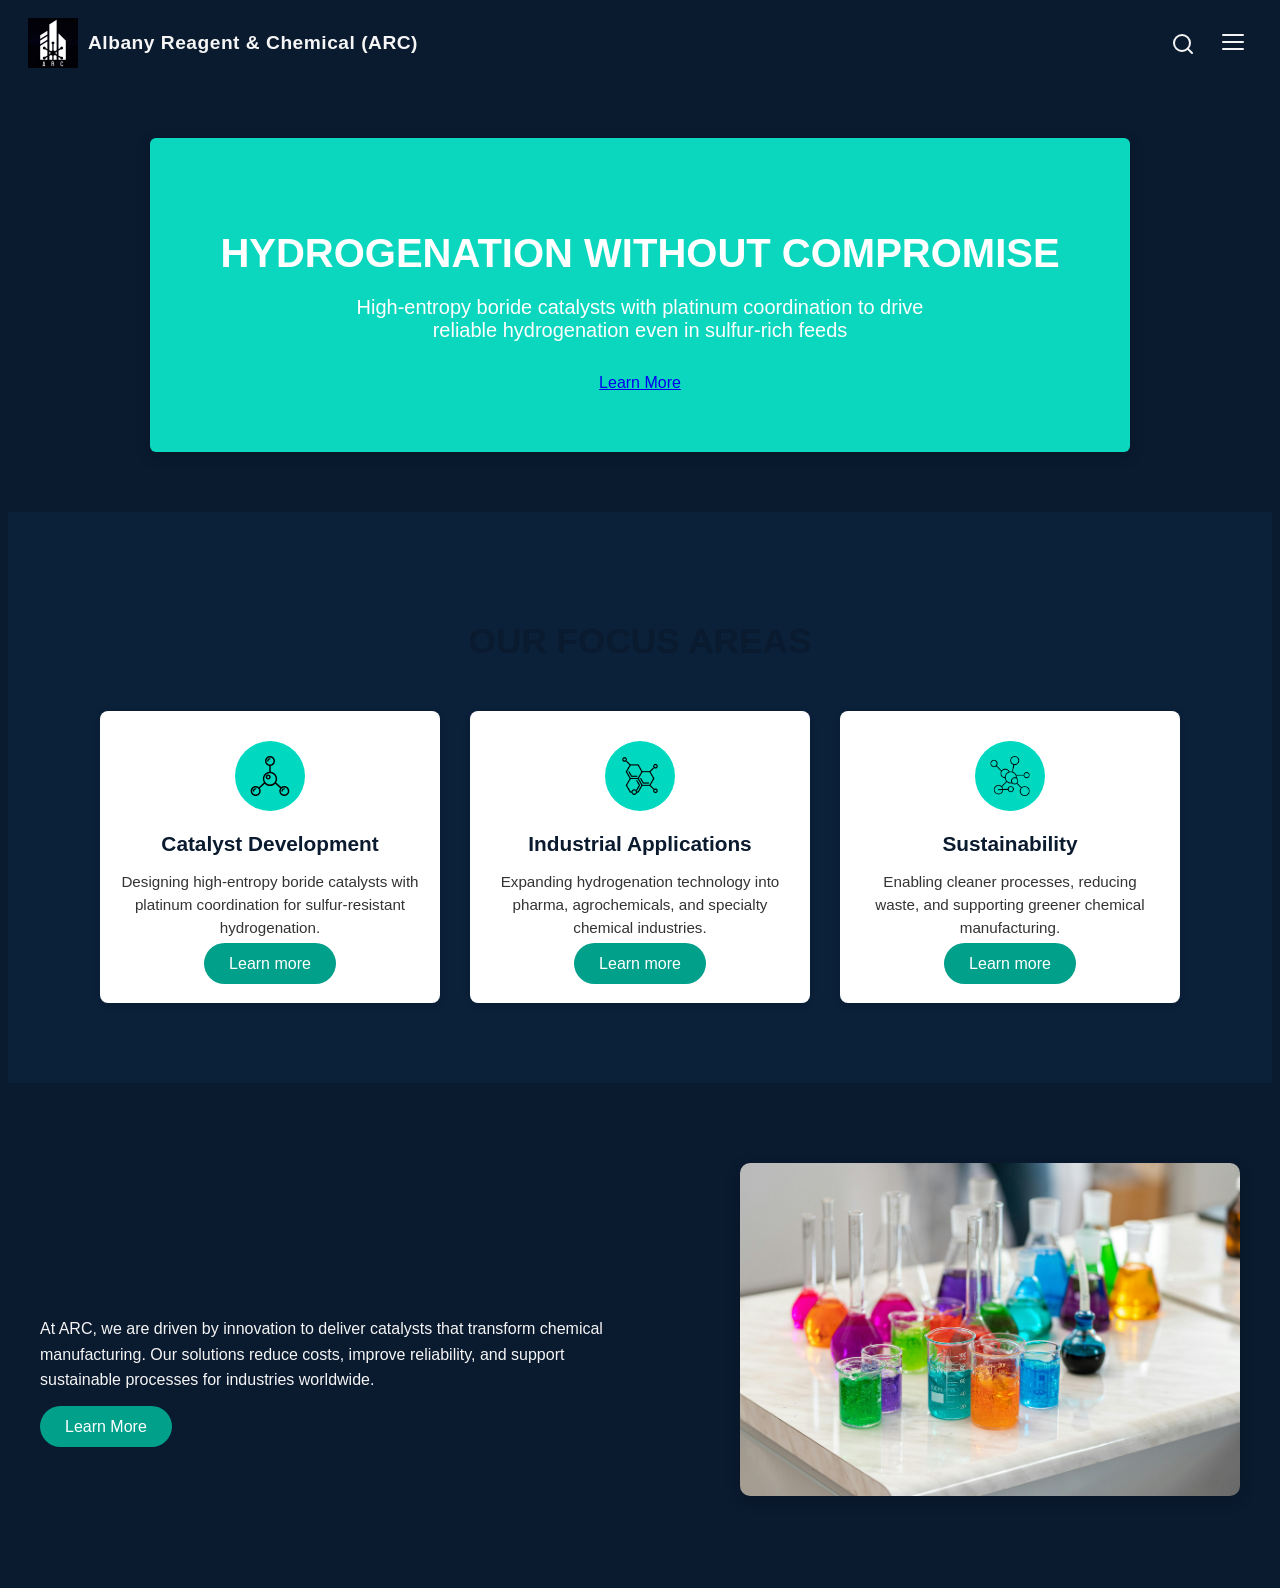
==== index.html @ 991276ef "ARC project files" ====
<!DOCTYPE html>
<html lang="en">
<head>
    <meta charset="UTF-8">
    <meta name="viewport" content="width=device-width, initial-scale=1.0">
    <title>HYDROGENATION CATALYST</title>
     <link rel="stylesheet" href="css/arc-styles.css">
</head>
<body>


    <!-- Scroll progress bar -->
       <div class="scroll-bar"></div>

    

    <header>


        <div class="header-container">
        <!--header section of the website -->
                        <div class="brand">

                            <!-- Company's Logo -->

                            <img src="assets/images/arc_logo.jpg" 
                            alt="ARC Logo" 
                            class="logo">

                            <!-- Company's Name -->
                            
                            <span class="company-name">Albany Reagent & Chemical (ARC)</span>

                        </div>

                        <div class="header-right">

                            <!-- Search Button -->
                            <button class="icon-btn" aria-label="Search">
                            <svg xmlns="http://www.w3.org/2000/svg" 
                                width="24" height="24" fill="none" 
                                stroke="currentColor" stroke-width="2" 
                                stroke-linecap="round" stroke-linejoin="round">
                                <circle cx="11" cy="11" r="8"></circle>
                                <line x1="21" y1="21" x2="16.65" y2="16.65"></line>
                            </svg>
                            </button>


                            <!-- Hamburger Menu Button -->
                            <button class="icon-btn nav-toggle" aria-label="Menu" aria-expanded="false">
                            <svg xmlns="http://www.w3.org/2000/svg" 
                                width="28" height="28" fill="none" 
                                stroke="currentColor" stroke-width="2" 
                                stroke-linecap="round" stroke-linejoin="round">
                                <line x1="4" y1="7" x2="24" y2="7"></line>
                                <line x1="4" y1="14" x2="24" y2="14"></line>
                                <line x1="4" y1="21" x2="24" y2="21"></line>
                            </svg>
                            </button>

                        </div>

        </div>

    </header>

         
        <!-- ---------------------------------------------------Background floating equations----------------------------------------------------------------------->
      
        <div class="molecules"></div>     
            

        <main>


                 <section class="arc-banner">
                    <div class="arc-banner-box">
                            <div class="arc-content">
                                <h1>HYDROGENATION WITHOUT COMPROMISE</h1>
                                <p>High-entropy boride catalysts with platinum coordination to drive reliable hydrogenation even in sulfur-rich feeds</p>
                                <a href="#technology" class="btn primary">Learn More</a>
                            </div>
                    </div>
                 </section>  

            <!----------------------------------------------OUR FOCUS AREA----------------------------------------------------------------------------------------->

                 <section class="arc-segments">
                     <h2 class="section-title">OUR FOCUS AREAS</h2>
                     <div class="segments-container">

                            <!-- Segment 1 -->
                              <div class="segment-card">
                                   <div class="segment-icon">
                                       <img src="assets/images/chemical_image1.svg" alt="Catalysis">
                                   </div>
                                   <h3>Catalyst Development</h3>
                                   <p>Designing high-entropy boride catalysts with platinum coordination for sulfur-resistant hydrogenation.</p>
                                   <a href="#catalyst" class="learn-more">Learn more</a>
                              </div>

                            <!-- Segment 2 -->
                                <div class="segment-card">
                                        <div class="segment-icon">
                                              <img src="assets/images/chemical_image2.png" alt="Applications">
                                        </div>
                                    <h3>Industrial Applications</h3>
                                    <p>Expanding hydrogenation technology into pharma, agrochemicals, and specialty chemical industries.</p>
                                    <a href="#applications" class="learn-more">Learn more</a>
                                </div>

                            <!-- Segment 3 -->
                                <div class="segment-card">
                                          <div class="segment-icon">
                                               <img src="assets/images/chemical_image3.png" alt="Sustainability">
                                          </div>
                                     <h3>Sustainability</h3>
                                     <p>Enabling cleaner processes, reducing waste, and supporting greener chemical manufacturing.</p>
                                     <a href="#sustainability" class="learn-more">Learn more</a>
                                </div>

                        </div>
                    </section>




                        <!--BELOW CODE IS FOR INNOVATION AND IMPACT-->



                        <section class="arc-impact">
                            <div class="impact-container">
                                        <!-- Left Content -->
                                        <div class="impact-text">
                                            <h2>INNOVATION & IMPACT</h2>
                                            <p>
                                                At ARC, we are driven by innovation to deliver catalysts that transform
                                                chemical manufacturing. Our solutions reduce costs, improve reliability,
                                                and support sustainable processes for industries worldwide.
                                            </p>
                                            <a href="#about" class="btn primary">Learn More</a>
                                        </div>

                                        <!-- Right Image -->
                                             <div class="impact-image">
                                                <img src="assets/images/chemical_image9.jpg" alt="ARC Innovation">
                                             </div>
                            </div>
                     </section>


             </main>        

                        




   

    <script src="js/arc-main.js"></script>
</body>
</html>
---- css/arc-styles.css ----
body {
    font-family: Arial, sans-serif;
    color: whitesmoke;
    background-color: #0a1a2f;
}
   /*Scroll Bar*/
.scroll-bar {
  position: fixed;
  left: 10px;          /* distance from left edge */
  top: 0;
  width: 6px;          /* thickness of bar */
  height: 0;           /* will grow with scroll */
  background-color: #00d9c0; /* ARC cyan */
  border-radius: 3px;
  z-index: 1000;
}





/* Header section */
header {
  background-color: #0a1a2f;  /* Dark blue background */
  /*My notes you can add diferrent color for more understanding*/
  padding: 10px 20px;        /* Some spacing inside the header */
}

/* Flex container: space between left + right */
.header-container {
  display: flex;
  /*background: yellowgreen; *//*Just for understanding*/
  justify-content: space-between; /* Logo on left, icons on right */
  align-items: center;            /* Vertical alignment */
}

/* Brand container (logo + name) */
.brand {
  display: flex;              /* Puts logo and name side by side */
  align-items: center;        /* Vertically aligns logo + text */
}

/* Logo image */
.logo {
  height: 50px;               /* Resize logo height (adjust as needed) */
  margin-right: 10px;         /* Space between logo and company name */
}

/* Company name text */
.company-name {
  color: whitesmoke;             /* White text for contrast */
  font-size: 1.2rem;          /* Adjust size */
  font-weight: bold;          /* Make it stand out */
  letter-spacing: 0.5px;      /* Slight spacing between letters */
}




/* Buttons for icons (search, menu later) */
.icon-btn {
  background: none;        /* no background box */
  border: none;            /* remove default button border */
  cursor: pointer;         /* hand cursor on hover */
  color: whitesmoke;          /* icon color (white) */
  padding: 5px;
  transition: transform 0.2s, color 0.2s;
}

.icon-btn:hover {
  transform: scale(1.1);   /* slight zoom effect */
  color: #3aa9ff;          /* light blue on hover */
}




/* Hamburger uses same style as .icon-btn */
.nav-toggle {
  margin-left: 10px; /* space between search and menu */
}





/* ARC Intro / Banner Section */

.arc-banner {
  display: flex;
  justify-content: center;   /* center the box horizontally */
  align-items: center;       /* center content vertically if you want */
  padding: 60px 20px;        /* space around the section */
  background-color: transparent; /* no background here */
}

.arc-banner-box {
  background-color: rgb(11, 215, 191); /* your cyan color */
  color: #ffffff;
  padding: 60px 40px;
  max-width: 900px;          /* controls the box width */
  width: 100%;
  text-align: center;
  border-radius: 6px;        /* optional: rounded corners */
  box-shadow: 0 4px 15px rgba(0,0,0,0.15); /* optional: soft shadow */
}

.arc-banner .arc-content h1 {
  font-size: 2.5rem;
  margin-bottom: 1rem;
}

.arc-banner .arc-content p {
  font-size: 1.25rem;
  margin-bottom: 2rem;
  max-width: 600px;
  margin-inline: auto;  /* centers paragraph nicely */
}






/****Animation Effects****/

/* Container for molecule background */
.molecules {
  position: fixed;
  top: 0;
  left: 0;
  width: 100%;
  height: 100%;
  z-index: 0;               /* stays behind content */
  pointer-events: none;     /* won't block clicks */
  overflow: hidden;
}

/* Style for floating molecules */
.molecules img {
  position: absolute;
  opacity: 0.35;            /* faint so it's subtle */
  animation: floatMolecule 20s linear forwards;
  filter:brightness(4) invert(1); /*turns dark lines into bright white*/
}

/* Floating animation */
@keyframes floatMolecule {
  0% {
    transform: translateY(100vh) scale(0.8);
    opacity: 0;
  }
  20% {
    opacity: 0.15;
  }
  80% {
    opacity: 0.15;
  }
  100% {
    transform: translateY(-20vh) scale(1.2);
    opacity: 0;
  }
}





/* Section Title for three different segments*/
.arc-segments {
  padding: 80px 20px;
  text-align: center;
  background: #0b2039;
}

.arc-segments .section-title {
  font-size: 2.2rem;
  margin-bottom: 50px;
  color: #0a1a2f; /* ARC dark blue */
}

/* Flex container for cards */
.segments-container {
  display: flex;
  justify-content: center;
  gap: 30px;
  flex-wrap: wrap; /* responsive */
}

/* Each card */
.segment-card {
  background: #ffffff;
  padding: 30px 20px;
  width: 300px;
  border-radius: 8px;
  text-align: center;
  transition: all 0.3s ease;
  box-shadow: 0 2px 8px rgba(0,0,0,0.1);
  cursor: pointer;
}

/* Icon inside a colored circle */
.segment-icon {
  background: #00d9c0; /* ARC cyan */
  width: 70px;
  height: 70px;
  margin: 0 auto 20px;
  border-radius: 50%;
  display: flex;
  align-items: center;
  justify-content: center;
}

.segment-icon img {
  width: 40px;
  height: 40px;
}

/* Card hover effect */
.segment-card:hover {
  background: #e6fdf9; /* lighter cyan background */
  transform: translateY(-8px);
  box-shadow: 0 8px 20px rgba(0,0,0,0.2);
}

/* Learn more link */
.segment-card .learn-more {
  /*display: inline-block;
  margin-top: 15px;
  font-weight: bold;
  color: #00a08b;
  text-decoration: none;
  border-bottom: 2px solid transparent;
  transition: border-color 0.3s;*/

  background: #00a08b;
  color: #fff;
  padding: 12px 25px;
  border-radius: 30px;
  text-decoration: none;
  transition: background 0.3s;

}

.segment-card .learn-more:hover {
  /*border-color: #00a08b;*/
  background: #00796b;

}



/* Headings inside cards */
.segment-card h3 {
  color: #0a1a2f;   /* dark navy (matches ARC theme) */
  font-size: 1.3rem;
  margin-bottom: 10px;
  font-weight: bold;
}

/* Paragraphs inside cards */
.segment-card p {
  color: #333333;   /* dark grey for readability */
  font-size: 0.95rem;
  line-height: 1.5;
  margin-bottom: 15px;
}

.segment-card:hover h3 {
  color: #00796b;  /* teal highlight */
}

.segment-card:hover p {
  color: #222222;  /* slightly darker */
}



/**/

/* ARC Impact Section */
.arc-impact {
  background: #0a1a2f;
  padding: 80px 20px;
}

.impact-container {
  display: flex;
  align-items: center;
  justify-content: space-between;
  max-width: 1200px;
  margin: 0 auto;
  gap: 40px;
}

/* Left text */
.impact-text {
  flex: 1;
  text-align: left;
}

.impact-text h2 {
  font-size: 2.2rem;
  color: #0a1a2f; /* ARC dark blue */
  margin-bottom: 20px;
}

.impact-text p {
  font-size: 1rem;
  color: whitesmoke;
  margin-bottom: 25px;
  line-height: 1.6;
}

.impact-text .btn.primary {
  background: #00a08b;
  color: #fff;
  padding: 12px 25px;
  border-radius: 30px;
  text-decoration: none;
  transition: background 0.3s;
}

.impact-text .btn.primary:hover {
  background: #00796b;
}

/* Right image */
.impact-image {
  flex: 1;
  text-align: right;
}

.impact-image img {
  width: 100%;
  max-width: 500px;
  border-radius: 10px;
  box-shadow: 0 4px 15px rgba(0,0,0,0.2);
}

/* Responsive */
@media (max-width: 768px) {
  .impact-container {
    flex-direction: column;
    text-align: center;
  }
  .impact-image {
    text-align: center;
  }
}
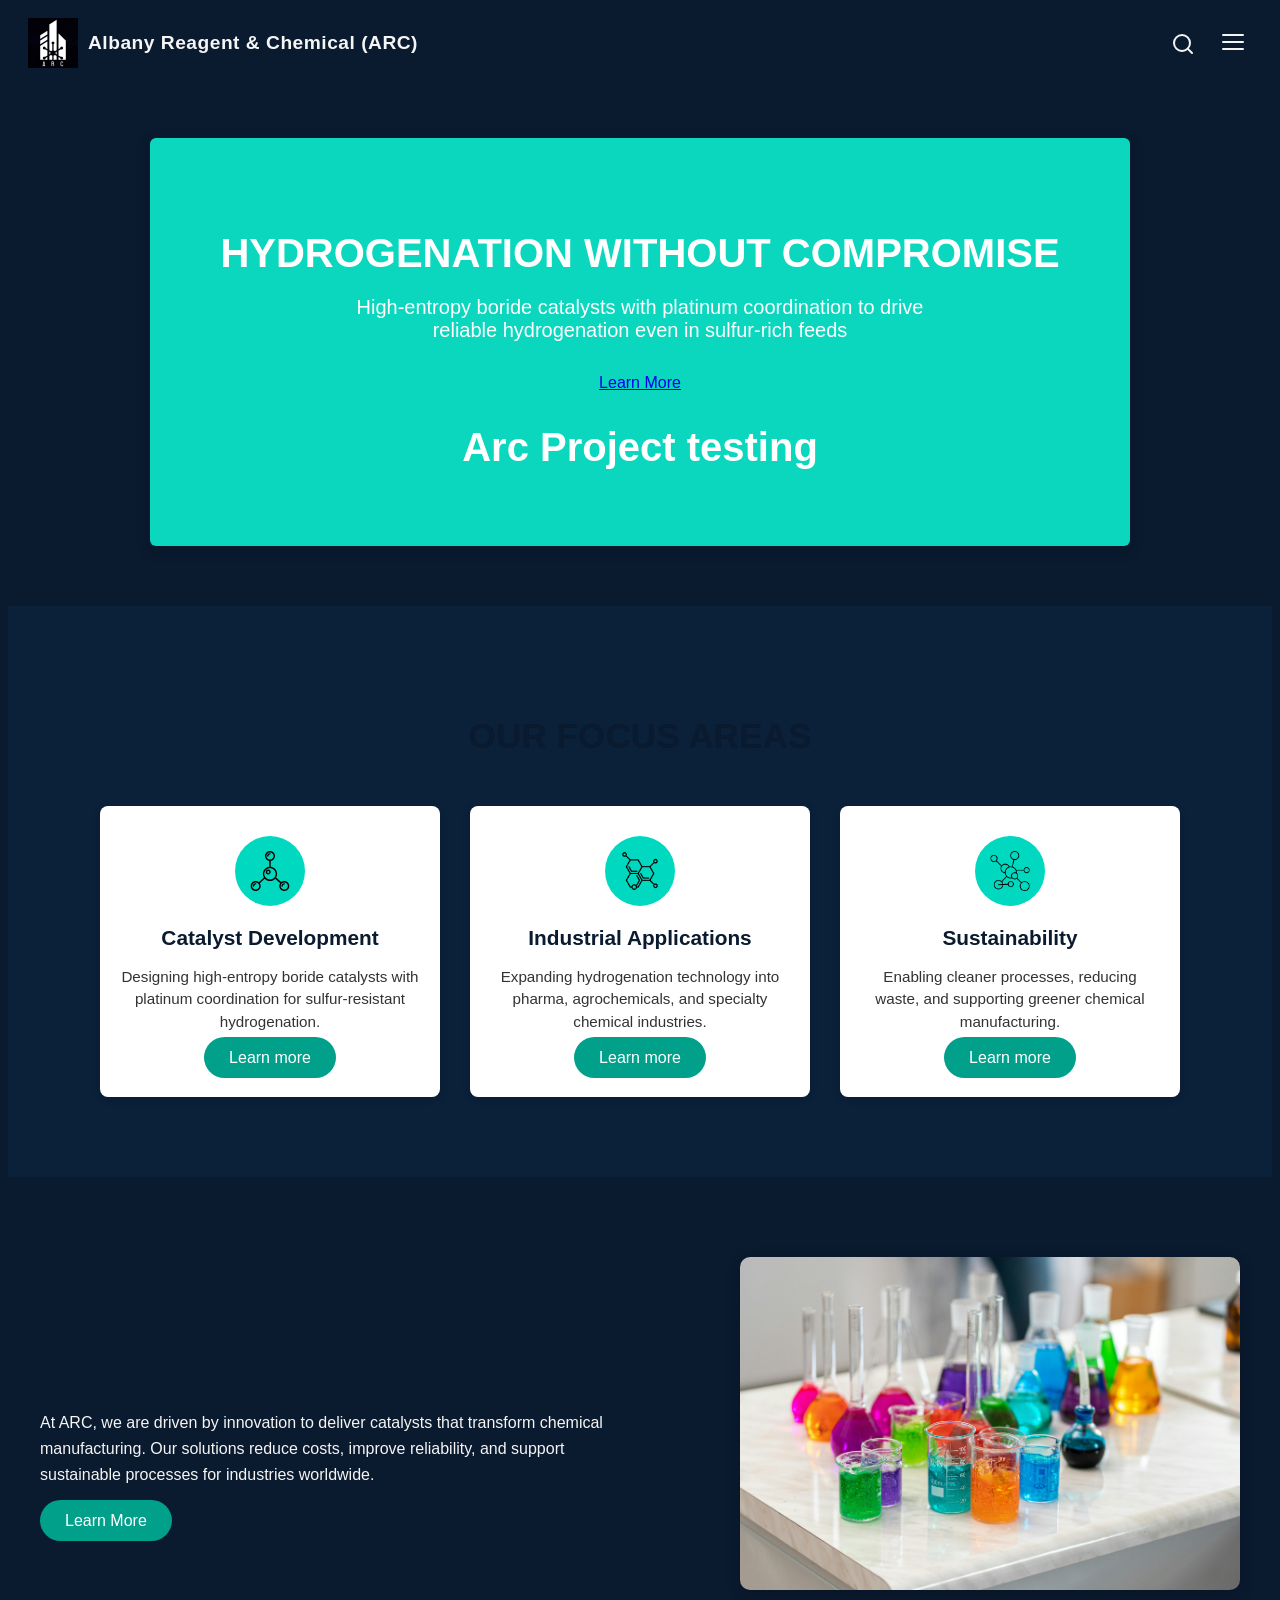
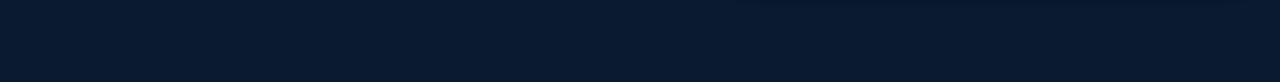
==== commit c1fd39f9: "added project testing line" ====
--- a/index.html
+++ b/index.html
@@ -80,6 +80,7 @@
                                 <h1>HYDROGENATION WITHOUT COMPROMISE</h1>
                                 <p>High-entropy boride catalysts with platinum coordination to drive reliable hydrogenation even in sulfur-rich feeds</p>
                                 <a href="#technology" class="btn primary">Learn More</a>
+                                <h1> Arc Project testing</h1>
                             </div>
                     </div>
                  </section>  
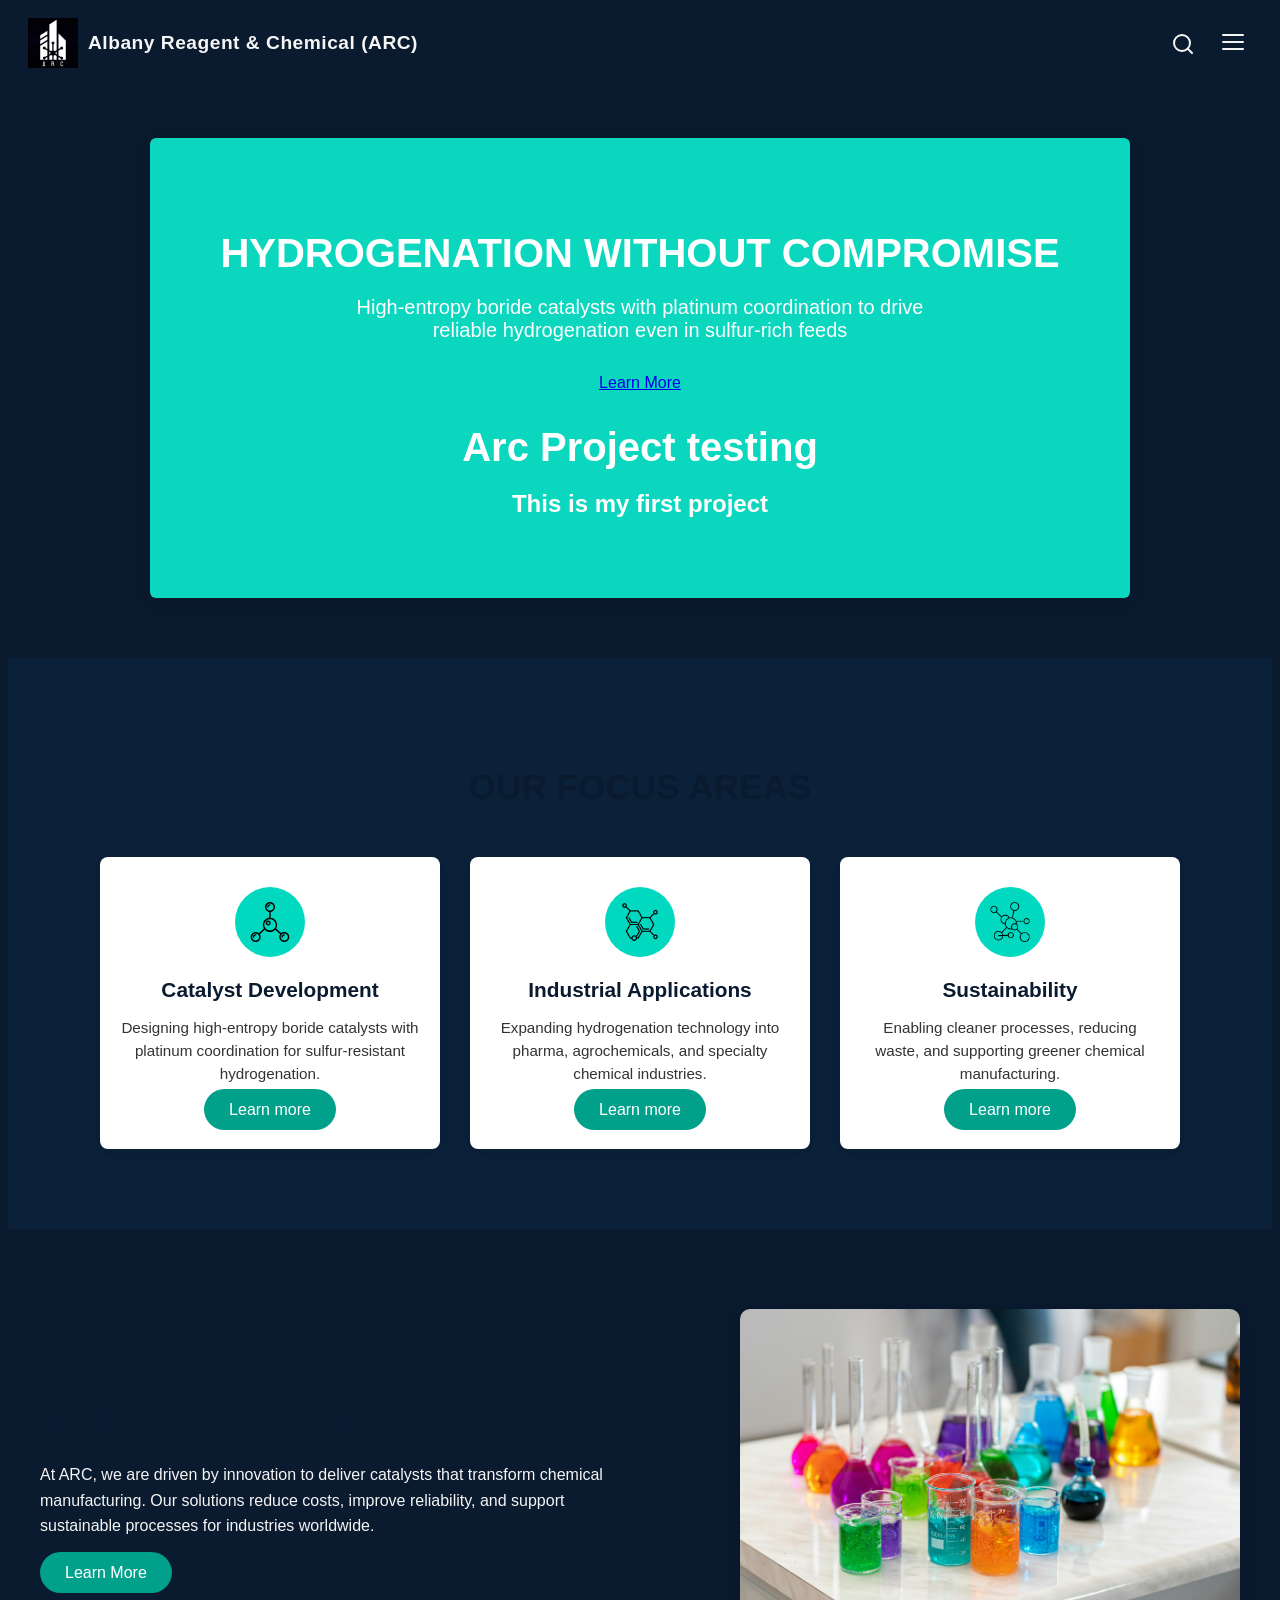
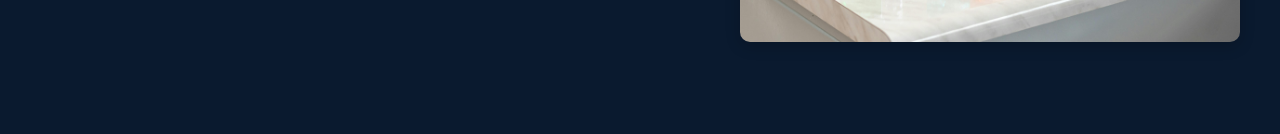
==== commit e492ad41: "Added first project" ====
--- a/index.html
+++ b/index.html
@@ -81,6 +81,7 @@
                                 <p>High-entropy boride catalysts with platinum coordination to drive reliable hydrogenation even in sulfur-rich feeds</p>
                                 <a href="#technology" class="btn primary">Learn More</a>
                                 <h1> Arc Project testing</h1>
+                                <h2> This is my first project</h2>
                             </div>
                     </div>
                  </section>  
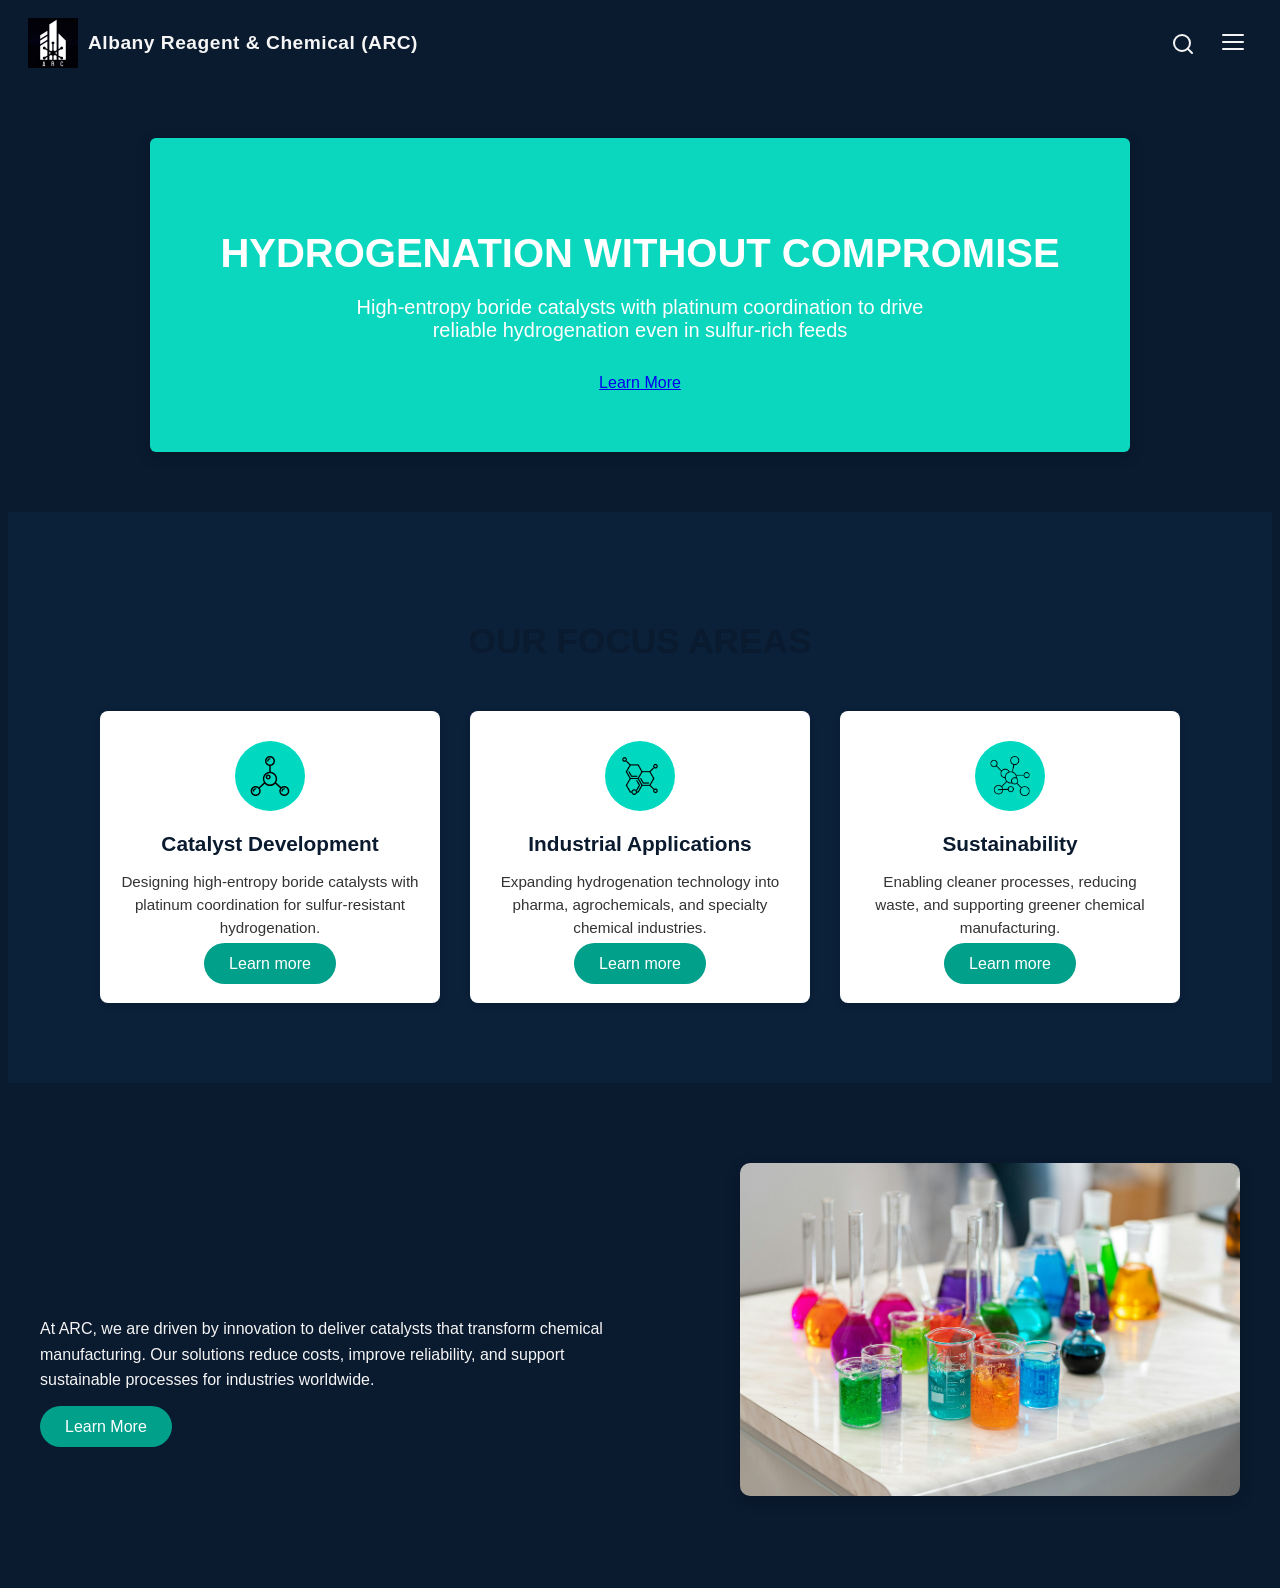
==== commit cf6c2109: "changes made are removed for testing" ====
--- a/index.html
+++ b/index.html
@@ -80,8 +80,7 @@
                                 <h1>HYDROGENATION WITHOUT COMPROMISE</h1>
                                 <p>High-entropy boride catalysts with platinum coordination to drive reliable hydrogenation even in sulfur-rich feeds</p>
                                 <a href="#technology" class="btn primary">Learn More</a>
-                                <h1> Arc Project testing</h1>
-                                <h2> This is my first project</h2>
+                               
                             </div>
                     </div>
                  </section>  
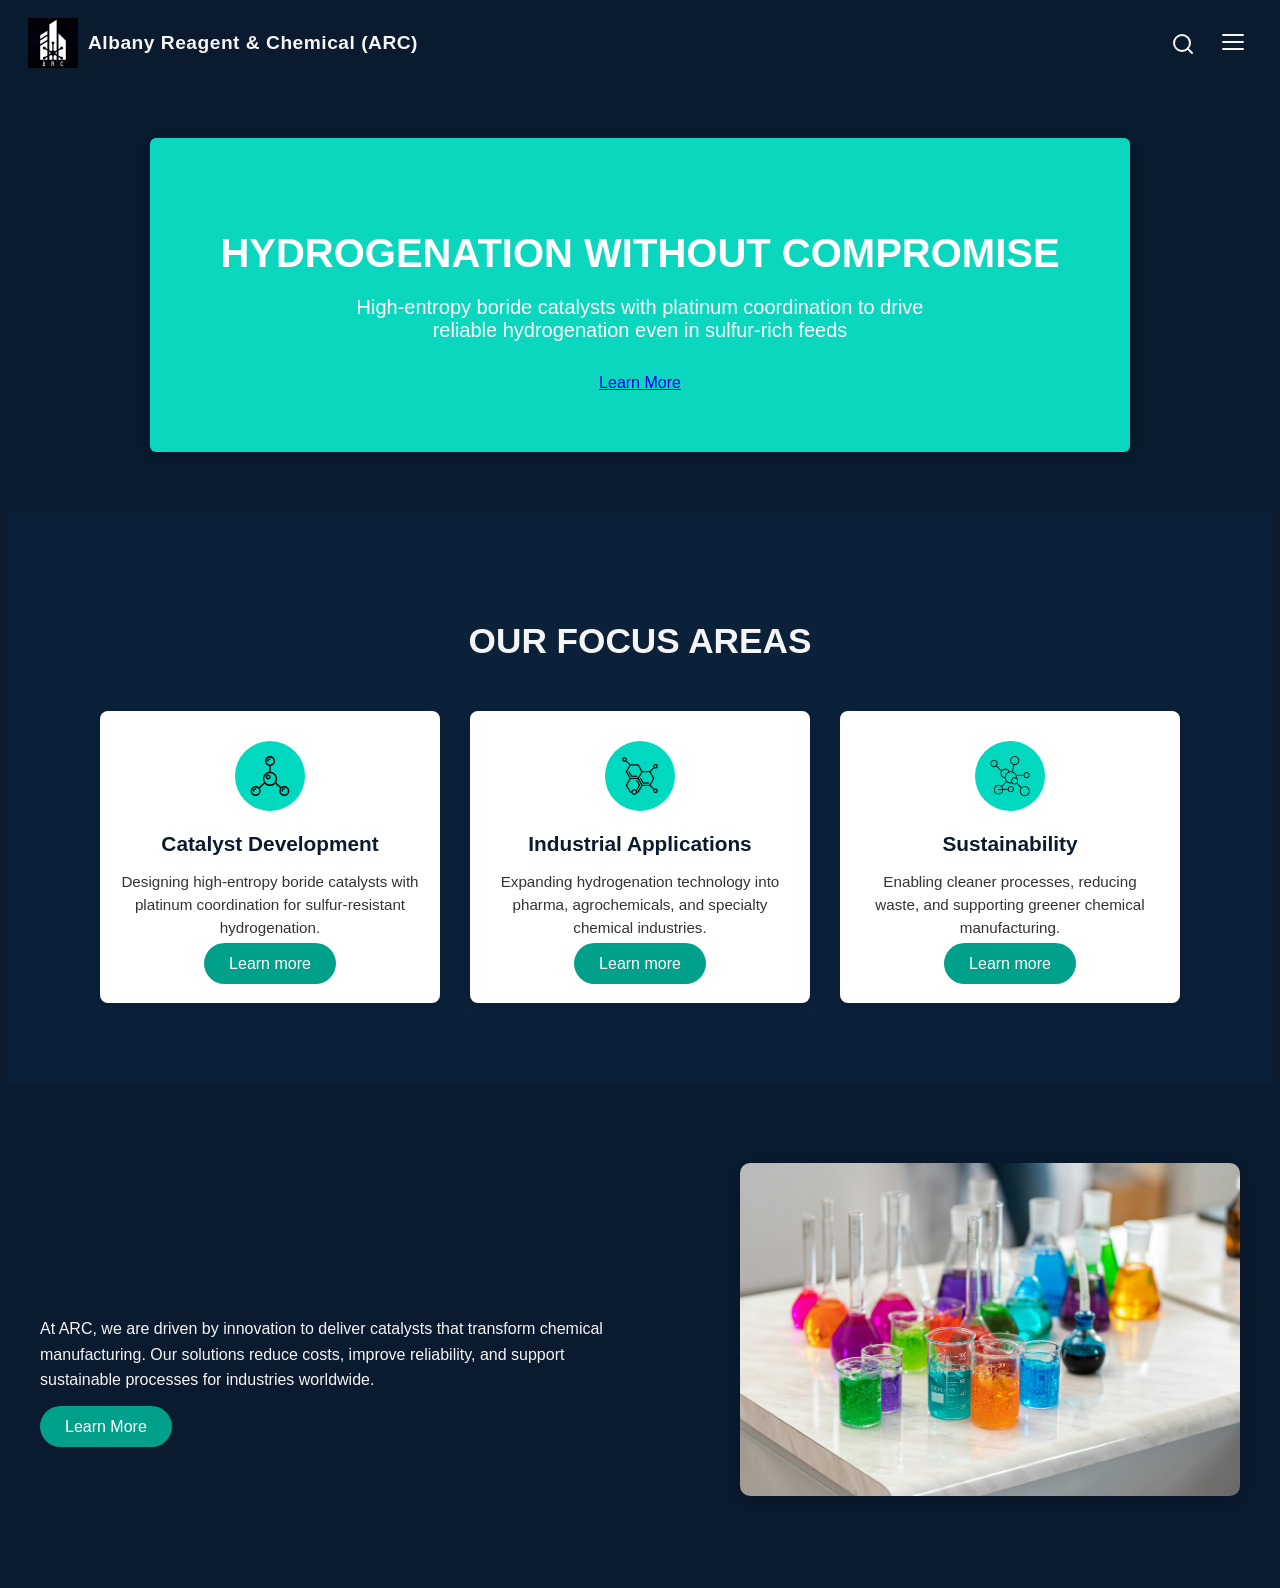
==== commit 74b1c95e: "Update on Hamburger Menu" ====
--- a/index.html
+++ b/index.html
@@ -4,163 +4,156 @@
     <meta charset="UTF-8">
     <meta name="viewport" content="width=device-width, initial-scale=1.0">
     <title>HYDROGENATION CATALYST</title>
-     <link rel="stylesheet" href="css/arc-styles.css">
+    <link rel="stylesheet" href="css/arc-styles.css">
 </head>
 <body>
 
-
     <!-- Scroll progress bar -->
-       <div class="scroll-bar"></div>
-
-    
+    <div class="scroll-bar"></div>
 
     <header>
+        <div class="header-container">
+            <!-- Header section of the website -->
+            <div class="brand">
 
+                <!-- Company's Logo -->
+                <img src="assets/images/arc_logo.jpg" 
+                     alt="ARC Logo" 
+                     class="logo">
 
-        <div class="header-container">
-        <!--header section of the website -->
-                        <div class="brand">
+                <!-- Company's Name -->
+                <span class="company-name">Albany Reagent & Chemical (ARC)</span>
+            </div>
 
-                            <!-- Company's Logo -->
+            <div class="header-right">
 
-                            <img src="assets/images/arc_logo.jpg" 
-                            alt="ARC Logo" 
-                            class="logo">
+                <!-- Search Button -->
+                <button class="icon-btn" aria-label="Search">
+                    <svg xmlns="http://www.w3.org/2000/svg" 
+                        width="24" height="24" fill="none" 
+                        stroke="currentColor" stroke-width="2" 
+                        stroke-linecap="round" stroke-linejoin="round">
+                        <circle cx="11" cy="11" r="8"></circle>
+                        <line x1="21" y1="21" x2="16.65" y2="16.65"></line>
+                    </svg>
+                </button>
 
-                            <!-- Company's Name -->
-                            
-                            <span class="company-name">Albany Reagent & Chemical (ARC)</span>
-
-                        </div>
-
-                        <div class="header-right">
-
-                            <!-- Search Button -->
-                            <button class="icon-btn" aria-label="Search">
-                            <svg xmlns="http://www.w3.org/2000/svg" 
-                                width="24" height="24" fill="none" 
-                                stroke="currentColor" stroke-width="2" 
-                                stroke-linecap="round" stroke-linejoin="round">
-                                <circle cx="11" cy="11" r="8"></circle>
-                                <line x1="21" y1="21" x2="16.65" y2="16.65"></line>
-                            </svg>
-                            </button>
-
-
-                            <!-- Hamburger Menu Button -->
-                            <button class="icon-btn nav-toggle" aria-label="Menu" aria-expanded="false">
-                            <svg xmlns="http://www.w3.org/2000/svg" 
-                                width="28" height="28" fill="none" 
-                                stroke="currentColor" stroke-width="2" 
-                                stroke-linecap="round" stroke-linejoin="round">
-                                <line x1="4" y1="7" x2="24" y2="7"></line>
-                                <line x1="4" y1="14" x2="24" y2="14"></line>
-                                <line x1="4" y1="21" x2="24" y2="21"></line>
-                            </svg>
-                            </button>
-
-                        </div>
-
+                <!-- Hamburger Menu Button -->
+                <button id="openMenu" class="icon-btn nav-toggle" aria-label="Menu" aria-expanded="false">
+                    <svg xmlns="http://www.w3.org/2000/svg" width="28" height="28" fill="none"
+                        stroke="currentColor" stroke-width="2" stroke-linecap="round" stroke-linejoin="round">
+                        <line x1="4" y1="7" x2="24" y2="7"></line>
+                        <line x1="4" y1="14" x2="24" y2="14"></line>
+                        <line x1="4" y1="21" x2="24" y2="21"></line>
+                    </svg>
+                </button>
+            </div>
         </div>
-
     </header>
 
-         
-        <!-- ---------------------------------------------------Background floating equations----------------------------------------------------------------------->
-      
-        <div class="molecules"></div>     
-            
+                                                    <!-- =========================
+                                                        ARC Vertical Hamburger Menu (UPDATED)
+                                                        ========================= -->
+                                                    <nav id="arc-hamburger-menu" class="hamburger-menu">
+                                                        
+                                                        <!-- Close button (X) -->
+                                                        <span class="close-btn" id="closeMenu">&times;</span>
 
-        <main>
+                                                        <!-- Menu items with vertical timeline style -->
+                                                        <!-- NOTE: we add <span class="dot"></span> for left-side dots -->
+                                                        <ul>
+                                                            <li><span class="dot"></span><a href="#home">Home</a></li>
+                                                            <li><span class="dot"></span><a href="#about">About Us</a></li>
+                                                            <li><span class="dot"></span><a href="#technology">Technology</a></li>
+                                                            <!--<li><span class="dot"></span><a href="#applications">Applications</a></li>
+                                                            <li><span class="dot"></span><a href="#sustainability">Sustainability</a></li>-->
+                                                            <li><span class="dot"></span><a href="#careers">Careers</a></li>
+                                                            <li><span class="dot"></span><a href="#contact">Contact</a></li>
+                                                        </ul>
+                                                    </nav>
 
+    <!-- ---------------------------------------------------
+        Background floating equations
+        --------------------------------------------------->
+    <div class="molecules"></div>     
 
-                 <section class="arc-banner">
-                    <div class="arc-banner-box">
-                            <div class="arc-content">
-                                <h1>HYDROGENATION WITHOUT COMPROMISE</h1>
-                                <p>High-entropy boride catalysts with platinum coordination to drive reliable hydrogenation even in sulfur-rich feeds</p>
-                                <a href="#technology" class="btn primary">Learn More</a>
-                               
-                            </div>
+    <main>
+        <!---------------------------------------
+            Banner Section
+        --------------------------------------->
+        <section class="arc-banner">
+            <div class="arc-banner-box">
+                <div class="arc-content">
+                    <h1>HYDROGENATION WITHOUT COMPROMISE</h1>
+                    <p>High-entropy boride catalysts with platinum coordination to drive reliable hydrogenation even in sulfur-rich feeds</p>
+                    <a href="#technology" class="btn primary">Learn More</a>
+                </div>
+            </div>
+        </section>  
+
+        <!----------------------------------------------
+            OUR FOCUS AREAS
+        ----------------------------------------------->
+        <section class="arc-segments">
+            <h2 class="section-title">OUR FOCUS AREAS</h2>
+            <div class="segments-container">
+
+                <!-- Segment 1 -->
+                <div class="segment-card">
+                    <div class="segment-icon">
+                        <img src="assets/images/chemical_image1.svg" alt="Catalysis">
                     </div>
-                 </section>  
+                    <h3>Catalyst Development</h3>
+                    <p>Designing high-entropy boride catalysts with platinum coordination for sulfur-resistant hydrogenation.</p>
+                    <a href="#catalyst" class="learn-more">Learn more</a>
+                </div>
 
-            <!----------------------------------------------OUR FOCUS AREA----------------------------------------------------------------------------------------->
+                <!-- Segment 2 -->
+                <div class="segment-card">
+                    <div class="segment-icon">
+                        <img src="assets/images/chemical_image2.png" alt="Applications">
+                    </div>
+                    <h3>Industrial Applications</h3>
+                    <p>Expanding hydrogenation technology into pharma, agrochemicals, and specialty chemical industries.</p>
+                    <a href="#applications" class="learn-more">Learn more</a>
+                </div>
 
-                 <section class="arc-segments">
-                     <h2 class="section-title">OUR FOCUS AREAS</h2>
-                     <div class="segments-container">
+                <!-- Segment 3 -->
+                <div class="segment-card">
+                    <div class="segment-icon">
+                        <img src="assets/images/chemical_image3.png" alt="Sustainability">
+                    </div>
+                    <h3>Sustainability</h3>
+                    <p>Enabling cleaner processes, reducing waste, and supporting greener chemical manufacturing.</p>
+                    <a href="#sustainability" class="learn-more">Learn more</a>
+                </div>
+            </div>
+        </section>
 
-                            <!-- Segment 1 -->
-                              <div class="segment-card">
-                                   <div class="segment-icon">
-                                       <img src="assets/images/chemical_image1.svg" alt="Catalysis">
-                                   </div>
-                                   <h3>Catalyst Development</h3>
-                                   <p>Designing high-entropy boride catalysts with platinum coordination for sulfur-resistant hydrogenation.</p>
-                                   <a href="#catalyst" class="learn-more">Learn more</a>
-                              </div>
+        <!-- =========================
+            Innovation & Impact Section
+        ========================== -->
+        <section class="arc-impact">
+            <div class="impact-container">
+                <!-- Left Content -->
+                <div class="impact-text">
+                    <h2>INNOVATION & IMPACT</h2>
+                    <p>
+                        At ARC, we are driven by innovation to deliver catalysts that transform
+                        chemical manufacturing. Our solutions reduce costs, improve reliability,
+                        and support sustainable processes for industries worldwide.
+                    </p>
+                    <a href="#about" class="btn primary">Learn More</a>
+                </div>
 
-                            <!-- Segment 2 -->
-                                <div class="segment-card">
-                                        <div class="segment-icon">
-                                              <img src="assets/images/chemical_image2.png" alt="Applications">
-                                        </div>
-                                    <h3>Industrial Applications</h3>
-                                    <p>Expanding hydrogenation technology into pharma, agrochemicals, and specialty chemical industries.</p>
-                                    <a href="#applications" class="learn-more">Learn more</a>
-                                </div>
-
-                            <!-- Segment 3 -->
-                                <div class="segment-card">
-                                          <div class="segment-icon">
-                                               <img src="assets/images/chemical_image3.png" alt="Sustainability">
-                                          </div>
-                                     <h3>Sustainability</h3>
-                                     <p>Enabling cleaner processes, reducing waste, and supporting greener chemical manufacturing.</p>
-                                     <a href="#sustainability" class="learn-more">Learn more</a>
-                                </div>
-
-                        </div>
-                    </section>
-
-
-
-
-                        <!--BELOW CODE IS FOR INNOVATION AND IMPACT-->
-
-
-
-                        <section class="arc-impact">
-                            <div class="impact-container">
-                                        <!-- Left Content -->
-                                        <div class="impact-text">
-                                            <h2>INNOVATION & IMPACT</h2>
-                                            <p>
-                                                At ARC, we are driven by innovation to deliver catalysts that transform
-                                                chemical manufacturing. Our solutions reduce costs, improve reliability,
-                                                and support sustainable processes for industries worldwide.
-                                            </p>
-                                            <a href="#about" class="btn primary">Learn More</a>
-                                        </div>
-
-                                        <!-- Right Image -->
-                                             <div class="impact-image">
-                                                <img src="assets/images/chemical_image9.jpg" alt="ARC Innovation">
-                                             </div>
-                            </div>
-                     </section>
-
-
-             </main>        
-
-                        
-
-
-
-
-   
+                <!-- Right Image -->
+                <div class="impact-image">
+                    <img src="assets/images/chemical_image9.jpg" alt="ARC Innovation">
+                </div>
+            </div>
+        </section>
+    </main>        
 
     <script src="js/arc-main.js"></script>
 </body>
-</html>+</html>
--- a/css/arc-styles.css
+++ b/css/arc-styles.css
@@ -1,10 +1,9 @@
-
-
 body {
     font-family: Arial, sans-serif;
     color: whitesmoke;
     background-color: #0a1a2f;
 }
+
    /*Scroll Bar*/
 .scroll-bar {
   position: fixed;
@@ -17,10 +16,6 @@
   z-index: 1000;
 }
 
-
-
-
-
 /* Header section */
 header {
   background-color: #0a1a2f;  /* Dark blue background */
@@ -55,9 +50,6 @@
   font-weight: bold;          /* Make it stand out */
   letter-spacing: 0.5px;      /* Slight spacing between letters */
 }
-
-
-
 
 /* Buttons for icons (search, menu later) */
 .icon-btn {
@@ -74,37 +66,127 @@
   color: #3aa9ff;          /* light blue on hover */
 }
 
-
-
-
 /* Hamburger uses same style as .icon-btn */
 .nav-toggle {
   margin-left: 10px; /* space between search and menu */
 }
 
-
-
-
-
-/* ARC Intro / Banner Section */
-
+                          /* ========================= ARC Right-side Hamburger Menu ========================= */
+
+                            .hamburger-menu {
+                              position: fixed;
+                              top: 0;
+                              right: -260px; /* hide off-screen on the right */
+                              width: 240px;
+                              height: 100%;
+                              background-color:   #00d9c0;  /* #00a08b; /* ARC teal */
+                              border-radius: 15px 0 0 15px;
+                              transition: 0.4s ease;
+                              z-index: 1000;
+                              padding-top: 50px;
+                              overflow-y: auto; /* allow scrolling if content overflows */
+                            }
+
+                            /***Close Button (X) ****/
+                            .hamburger-menu .close-btn {
+                              position: absolute;
+                              top: 15px;
+                              left: 20px; 
+                              font-size: 30px;
+                              color: #fff;
+                              cursor: pointer;
+                              transition: transform 0.3s;
+                            }
+
+                            .hamburger-menu .close-btn:hover {
+                              transform: rotate(90deg); /* rotate effect on hover */
+                            }
+
+                            /* Menu List */
+                            .hamburger-menu ul {
+                              list-style: none;
+                              margin: 0;
+                              padding: 0 20px;
+                              position: relative;
+                            }
+
+                            /* Vertical Line for Timeline Style - moved to LEFT */
+                            /*.hamburger-menu ul::before {
+                              content: "";
+                              position: absolute;
+                              left: 10px;   /* line is now on the LEFT */
+                              /*top: 0;
+                              bottom: 0;
+                              width: 2px;
+                              background: rgba(255, 255, 255, 0.6);
+                            }*/
+
+                            /* Menu Items */
+                            .hamburger-menu ul li {
+                              margin: 25px 0;
+                              position: relative;
+                              padding-left: 30px; /* space for dots on left */
+                              text-align: left;   /* align text to left now */
+                            }
+
+                            /* White Dots on the line - shifted to LEFT */
+                            .hamburger-menu ul li::before {
+                              content: "•";
+                              position: absolute;
+                              left: 2px;  /* place dot near the line */
+                              color: #fff;
+                              font-size: 22px;
+                              line-height: 1;
+                              transition: transform 0.3s, color 0.3s;
+                            }
+
+                            /* Menu Links */
+                            .hamburger-menu ul li a {
+                              text-decoration: none;
+                              font-size: 18px;
+                              color: #f5f5f5; /* soft white-gray instead of pure white */
+                              transition: color 0.3s, transform 0.3s;
+                              display: inline-block;
+                            }
+
+                            /* Hover Effects - "dancing" effect */
+                            .hamburger-menu ul li a:hover {
+                              color: #8cff00; /* gold highlight */
+                              transform: translateX(5px) scale(1.05); /* slight bounce right */
+                            }
+
+                            .hamburger-menu ul li:hover::before {
+                              color: #8cff00;/* dot changes to gold */
+                              transform: scale(1.4); /* dot grows on hover */
+                            }
+
+                            /* Active/Focused Item (optional if you want click tracking) */
+                            .hamburger-menu ul li.active a {
+                              color: #00d9c0; /* cyan highlight for active page */
+                            }
+                            .hamburger-menu ul li.active::before {
+                              color: #00d9c0;
+                              transform: scale(1.5);
+                            }
+
+/**************************************ARC Intro / Banner Section **********************************************/
 .arc-banner {
   display: flex;
-  justify-content: center;   /* center the box horizontally */
-  align-items: center;       /* center content vertically if you want */
-  padding: 60px 20px;        /* space around the section */
-  background-color: transparent; /* no background here */
+  justify-content: center;   
+  align-items: center;       
+  padding: 60px 20px;        
+  background-color: transparent; 
 }
 
 .arc-banner-box {
-  background-color: rgb(11, 215, 191); /* your cyan color */
+  background-color: rgb(11, 215, 191); 
   color: #ffffff;
   padding: 60px 40px;
-  max-width: 900px;          /* controls the box width */
+  max-width: 900px;          
   width: 100%;
   text-align: center;
-  border-radius: 6px;        /* optional: rounded corners */
-  box-shadow: 0 4px 15px rgba(0,0,0,0.15); /* optional: soft shadow */
+  border-radius: 6px;        
+  box-shadow: 0 4px 15px rgba(0,0,0,0.15); 
 }
 
 .arc-banner .arc-content h1 {
@@ -116,37 +198,28 @@
   font-size: 1.25rem;
   margin-bottom: 2rem;
   max-width: 600px;
-  margin-inline: auto;  /* centers paragraph nicely */
-}
-
-
-
-
-
-
-/****Animation Effects****/
-
-/* Container for molecule background */
+  margin-inline: auto; 
+}
+
+/********************************************Animation Effects*********************************************************/
 .molecules {
   position: fixed;
   top: 0;
   left: 0;
   width: 100%;
   height: 100%;
-  z-index: 0;               /* stays behind content */
-  pointer-events: none;     /* won't block clicks */
+  z-index: 0;               
+  pointer-events: none;     
   overflow: hidden;
 }
 
-/* Style for floating molecules */
 .molecules img {
   position: absolute;
-  opacity: 0.35;            /* faint so it's subtle */
+  opacity: 0.35;            
   animation: floatMolecule 20s linear forwards;
-  filter:brightness(4) invert(1); /*turns dark lines into bright white*/
-}
-
-/* Floating animation */
+  filter:brightness(4) invert(1); 
+}
+
 @keyframes floatMolecule {
   0% {
     transform: translateY(100vh) scale(0.8);
@@ -164,11 +237,7 @@
   }
 }
 
-
-
-
-
-/* Section Title for three different segments*/
+/**************************************************************************Section Title for three different segments*****************************************************************/
 .arc-segments {
   padding: 80px 20px;
   text-align: center;
@@ -178,7 +247,7 @@
 .arc-segments .section-title {
   font-size: 2.2rem;
   margin-bottom: 50px;
-  color: #0a1a2f; /* ARC dark blue */
+  color: whitesmoke; 
 }
 
 /* Flex container for cards */
@@ -186,7 +255,7 @@
   display: flex;
   justify-content: center;
   gap: 30px;
-  flex-wrap: wrap; /* responsive */
+  flex-wrap: wrap; 
 }
 
 /* Each card */
@@ -203,7 +272,7 @@
 
 /* Icon inside a colored circle */
 .segment-icon {
-  background: #00d9c0; /* ARC cyan */
+  background: #00d9c0; 
   width: 70px;
   height: 70px;
   margin: 0 auto 20px;
@@ -220,41 +289,28 @@
 
 /* Card hover effect */
 .segment-card:hover {
-  background: #e6fdf9; /* lighter cyan background */
+  background: #e6fdf9; 
   transform: translateY(-8px);
   box-shadow: 0 8px 20px rgba(0,0,0,0.2);
 }
 
 /* Learn more link */
 .segment-card .learn-more {
-  /*display: inline-block;
-  margin-top: 15px;
-  font-weight: bold;
-  color: #00a08b;
-  text-decoration: none;
-  border-bottom: 2px solid transparent;
-  transition: border-color 0.3s;*/
-
   background: #00a08b;
   color: #fff;
   padding: 12px 25px;
   border-radius: 30px;
   text-decoration: none;
   transition: background 0.3s;
-
 }
 
 .segment-card .learn-more:hover {
-  /*border-color: #00a08b;*/
   background: #00796b;
-
-}
-
-
+}
 
 /* Headings inside cards */
 .segment-card h3 {
-  color: #0a1a2f;   /* dark navy (matches ARC theme) */
+  color: #0a1a2f;   
   font-size: 1.3rem;
   margin-bottom: 10px;
   font-weight: bold;
@@ -262,23 +318,19 @@
 
 /* Paragraphs inside cards */
 .segment-card p {
-  color: #333333;   /* dark grey for readability */
+  color: #333333;   
   font-size: 0.95rem;
   line-height: 1.5;
   margin-bottom: 15px;
 }
 
 .segment-card:hover h3 {
-  color: #00796b;  /* teal highlight */
+  color: #00796b;  
 }
 
 .segment-card:hover p {
-  color: #222222;  /* slightly darker */
-}
-
-
-
-/**/
+  color: #222222;  
+}
 
 /* ARC Impact Section */
 .arc-impact {
@@ -303,7 +355,7 @@
 
 .impact-text h2 {
   font-size: 2.2rem;
-  color: #0a1a2f; /* ARC dark blue */
+  color: #0a1a2f; 
   margin-bottom: 20px;
 }
 
@@ -350,6 +402,3 @@
     text-align: center;
   }
 }
-
-
-
